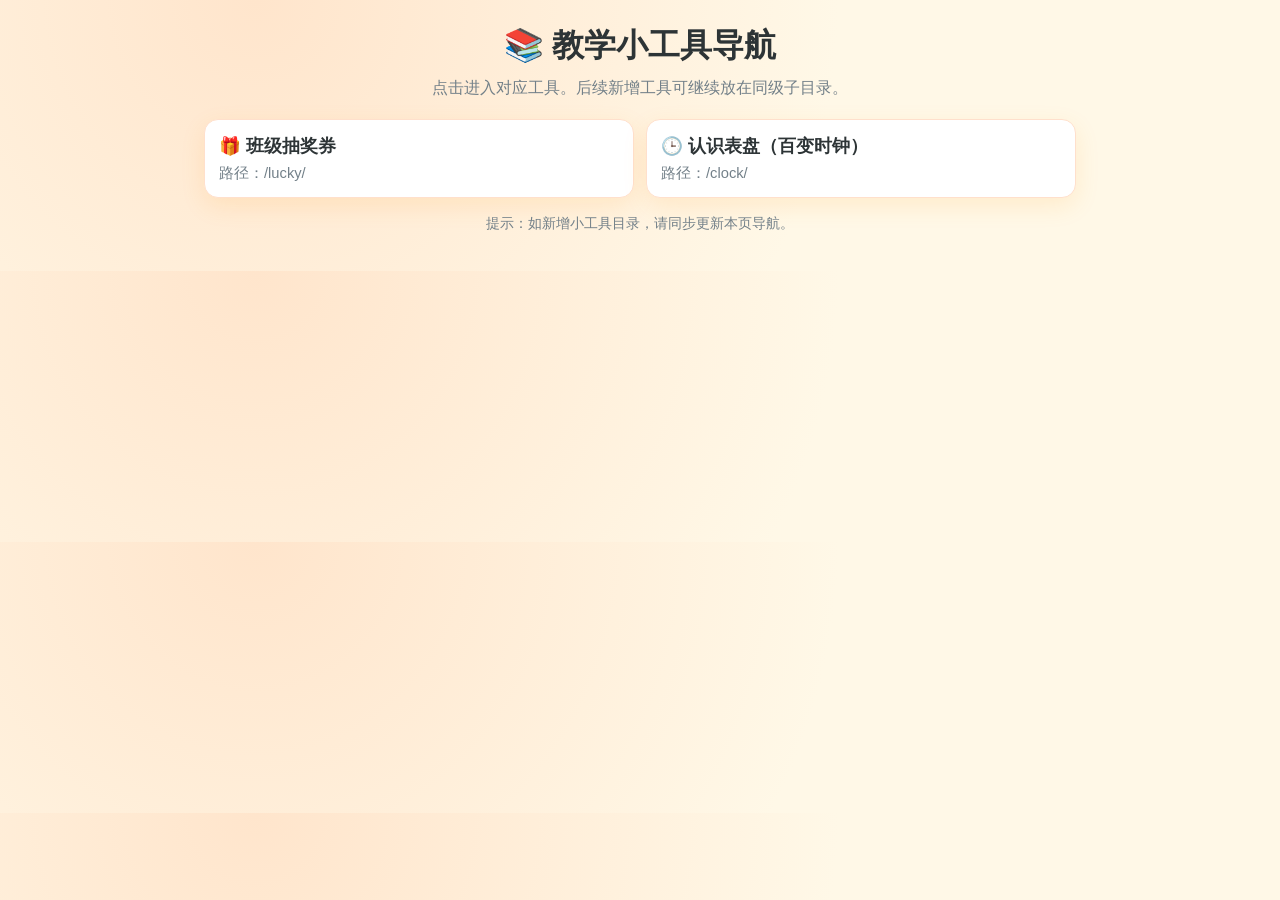
==== index.html @ 038887e3 "init commit" ====
<!doctype html>
<html lang="zh-CN">
  <head>
    <meta charset="UTF-8" />
    <meta name="viewport" content="width=device-width, initial-scale=1.0" />
    <title>教学小工具导航</title>
    <style>
      :root {
        --bg: #fff8e7;
        --card: #ffffff;
        --text: #2d3436;
        --primary: #ff6b35;
        --muted: #738089;
        --border: #ffe0cc;
      }

      * {
        box-sizing: border-box;
      }

      body {
        margin: 0;
        font-family: "Noto Sans SC", "PingFang SC", "Microsoft YaHei", sans-serif;
        background: radial-gradient(circle at 20% 0%, #ffe5cc 0%, var(--bg) 55%);
        color: var(--text);
      }

      .wrap {
        max-width: 900px;
        margin: 0 auto;
        padding: 24px 14px;
      }

      h1 {
        margin: 0;
        text-align: center;
      }

      .desc {
        margin: 10px 0 20px;
        color: var(--muted);
        text-align: center;
      }

      .grid {
        display: grid;
        gap: 12px;
        grid-template-columns: repeat(auto-fit, minmax(240px, 1fr));
      }

      .card {
        display: block;
        text-decoration: none;
        color: inherit;
        border: 1px solid var(--border);
        background: var(--card);
        border-radius: 14px;
        padding: 14px;
        box-shadow: 0 8px 24px rgba(255, 152, 0, 0.12);
      }

      .card:hover {
        transform: translateY(-1px);
      }

      .name {
        margin: 0;
        font-size: 1.1rem;
      }

      .meta {
        margin: 6px 0 0;
        color: var(--muted);
        font-size: 0.92rem;
      }

      .footer {
        margin-top: 16px;
        color: var(--muted);
        font-size: 0.9rem;
        text-align: center;
      }
    </style>
  </head>
  <body>
    <main class="wrap">
      <h1>📚 教学小工具导航</h1>
      <p class="desc">点击进入对应工具。后续新增工具可继续放在同级子目录。</p>

      <section class="grid" id="toolGrid">
        <a class="card" href="./lucky/">
          <h2 class="name">🎁 班级抽奖券</h2>
          <p class="meta">路径：/lucky/</p>
        </a>

        <a class="card" href="./clock/">
          <h2 class="name">🕒 认识表盘（百变时钟）</h2>
          <p class="meta">路径：/clock/</p>
        </a>
      </section>

      <p class="footer">提示：如新增小工具目录，请同步更新本页导航。</p>
    </main>
  </body>
</html>
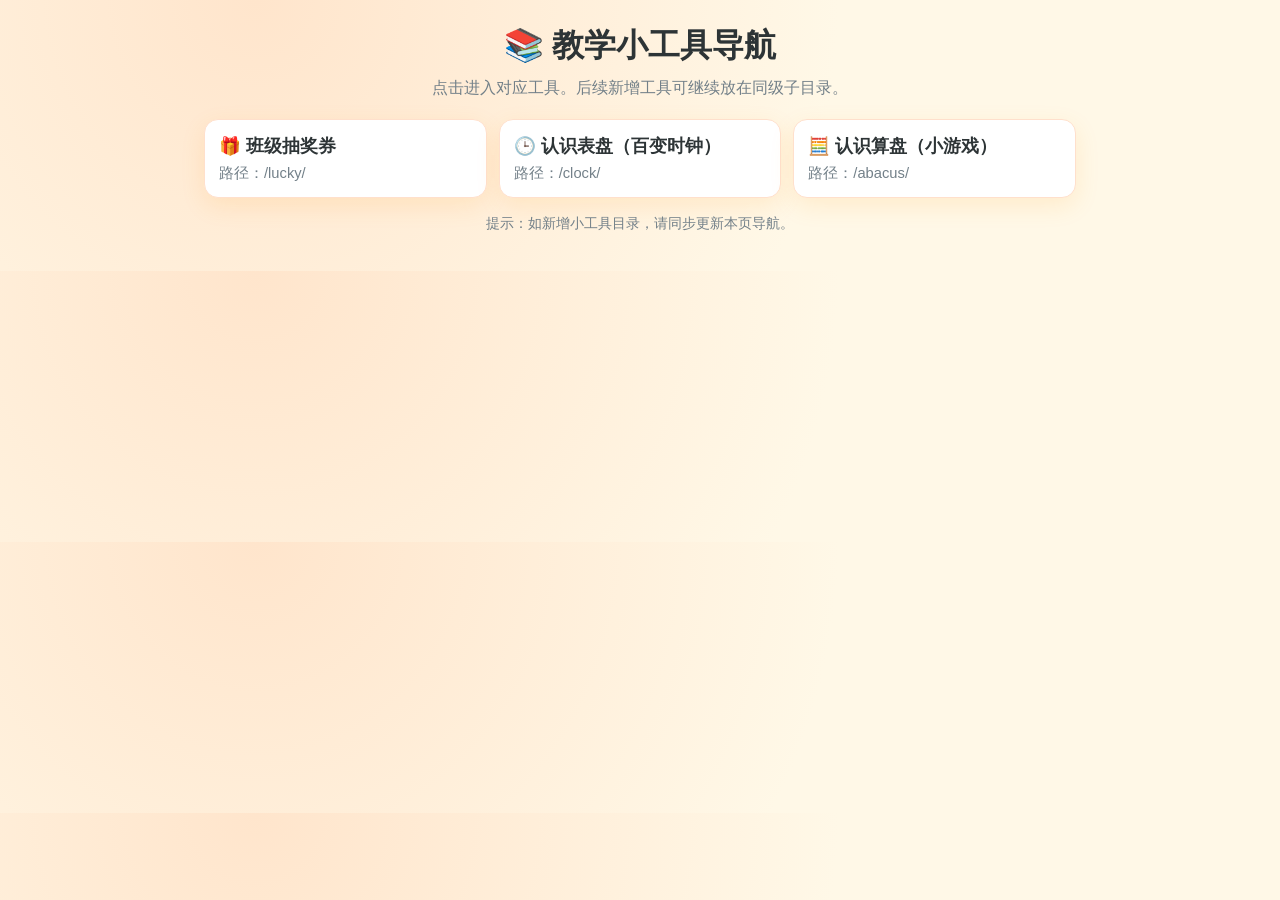
==== commit 13b6596a: "add abacus mini-game and homepage navigation Include the new /abacus tool and add its card on the ro" ====
--- a/index.html
+++ b/index.html
@@ -97,6 +97,11 @@
           <h2 class="name">🕒 认识表盘（百变时钟）</h2>
           <p class="meta">路径：/clock/</p>
         </a>
+
+        <a class="card" href="./abacus/">
+          <h2 class="name">🧮 认识算盘（小游戏）</h2>
+          <p class="meta">路径：/abacus/</p>
+        </a>
       </section>
 
       <p class="footer">提示：如新增小工具目录，请同步更新本页导航。</p>
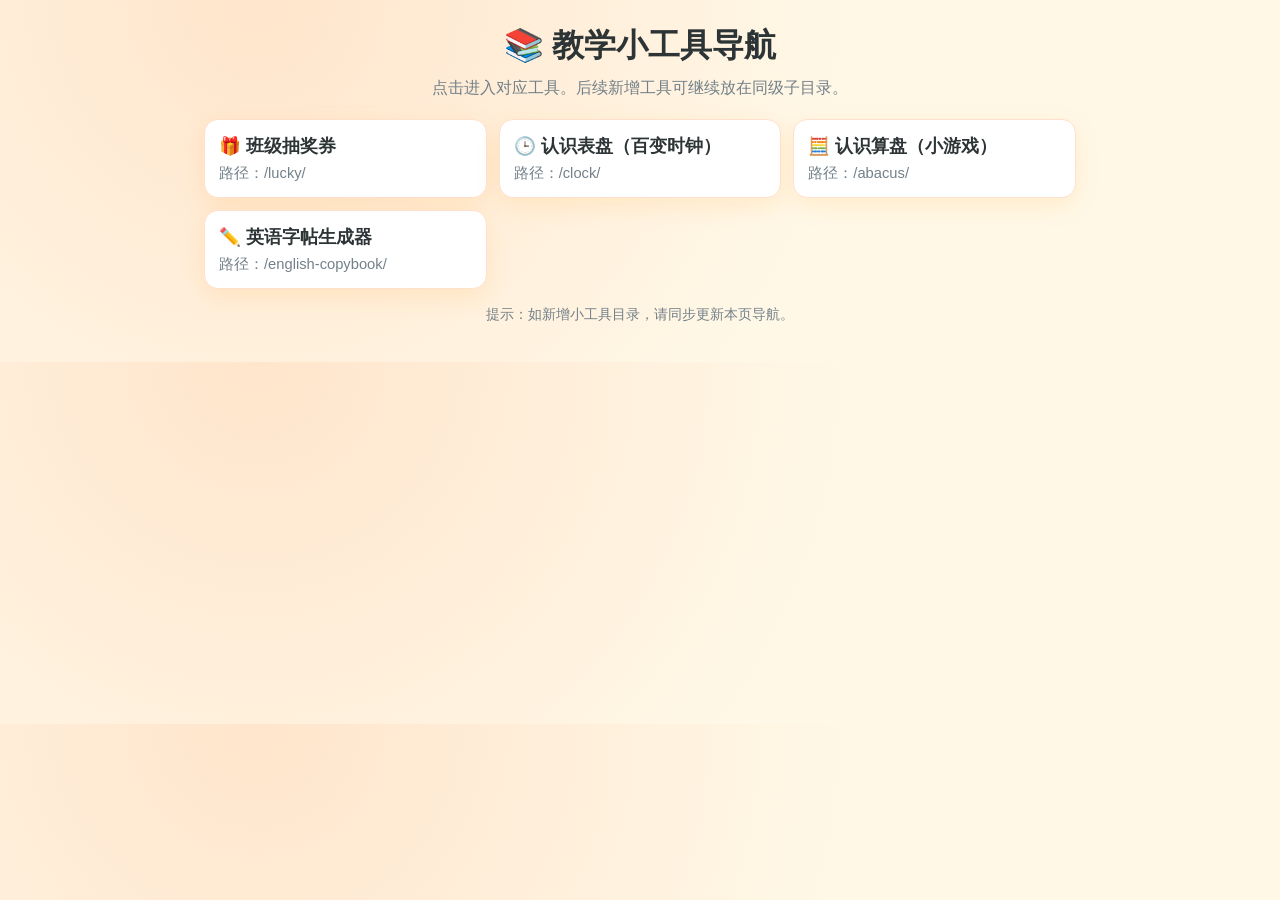
==== commit ca3379d3: "add english copybook generator" ====
--- a/index.html
+++ b/index.html
@@ -102,6 +102,11 @@
           <h2 class="name">🧮 认识算盘（小游戏）</h2>
           <p class="meta">路径：/abacus/</p>
         </a>
+
+        <a class="card" href="./english-copybook/">
+          <h2 class="name">✏️ 英语字帖生成器</h2>
+          <p class="meta">路径：/english-copybook/</p>
+        </a>
       </section>
 
       <p class="footer">提示：如新增小工具目录，请同步更新本页导航。</p>
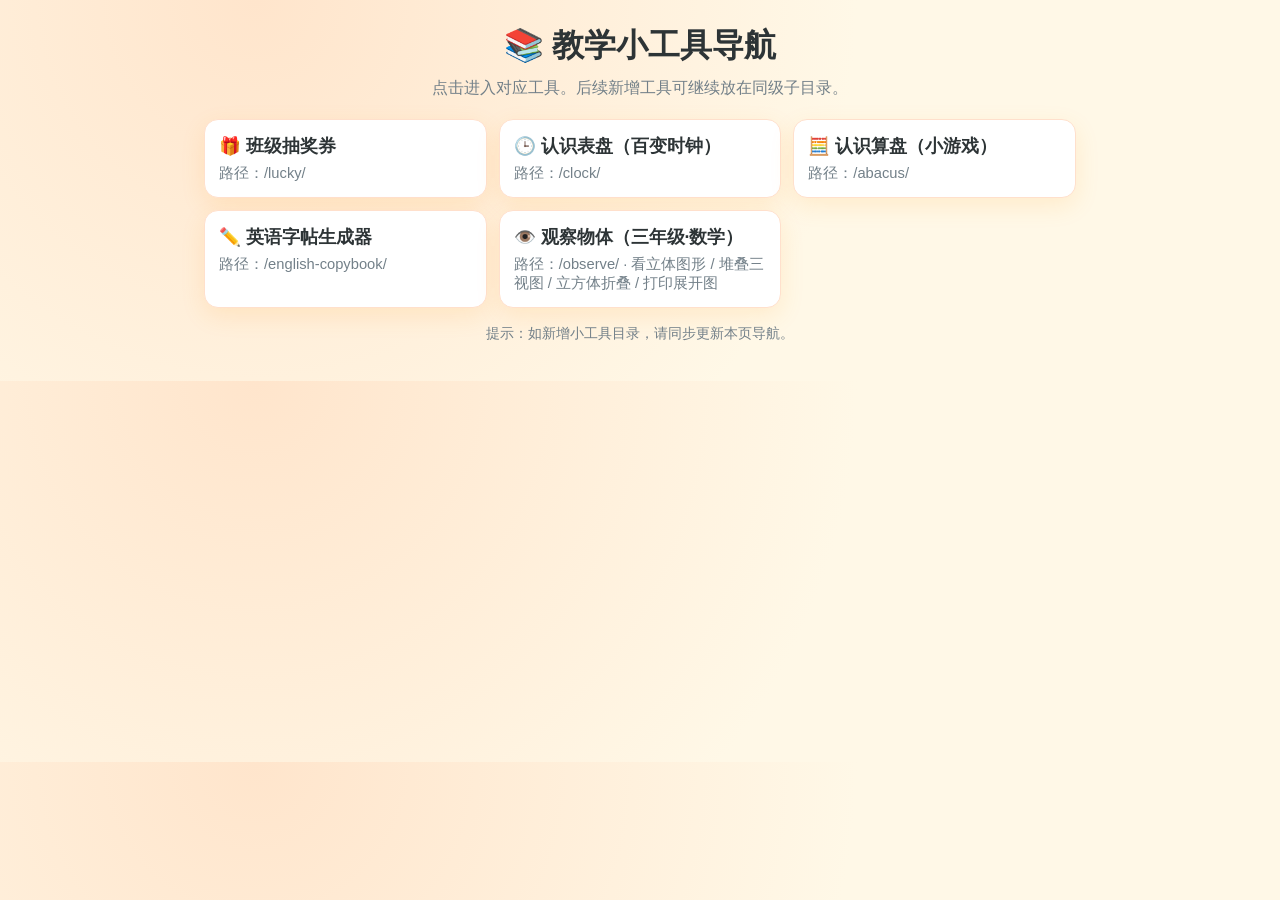
==== commit ede5efad: "增加三年级上数学第一单元观察图形功能" ====
--- a/index.html
+++ b/index.html
@@ -107,6 +107,11 @@
           <h2 class="name">✏️ 英语字帖生成器</h2>
           <p class="meta">路径：/english-copybook/</p>
         </a>
+
+        <a class="card" href="./observe/">
+          <h2 class="name">👁️ 观察物体（三年级·数学）</h2>
+          <p class="meta">路径：/observe/ · 看立体图形 / 堆叠三视图 / 立方体折叠 / 打印展开图</p>
+        </a>
       </section>
 
       <p class="footer">提示：如新增小工具目录，请同步更新本页导航。</p>
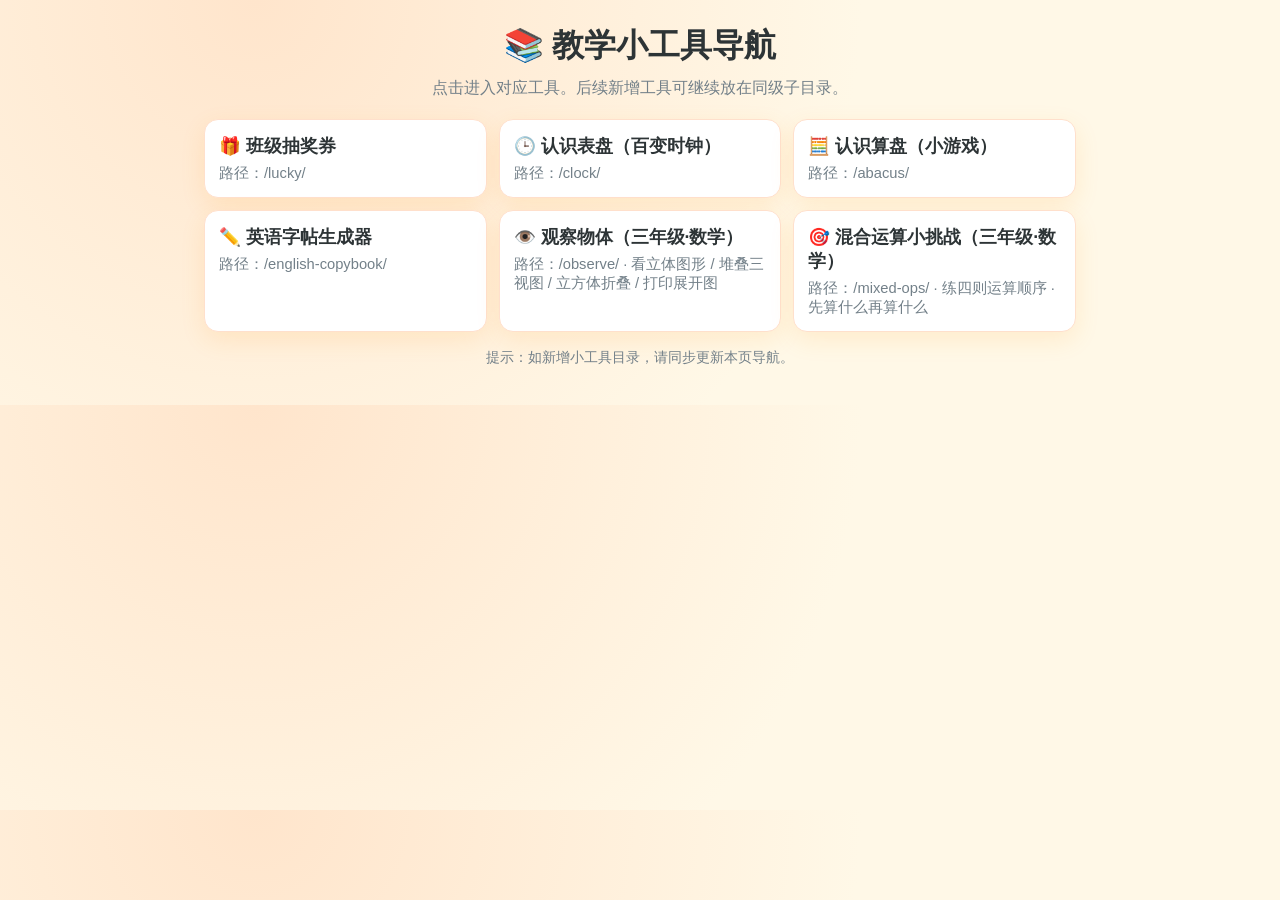
==== commit 0eb70b17: "增加三年级混合运算顺序小挑战（mixed-ops） - 随机出题生成器（16 种题型，必含加减与乘除，部分带括号） - 每步计算严守三年级上要求（九九表内、整除、结果 ≤ 99、无负数） - 触摸友好" ====
--- a/index.html
+++ b/index.html
@@ -112,6 +112,11 @@
           <h2 class="name">👁️ 观察物体（三年级·数学）</h2>
           <p class="meta">路径：/observe/ · 看立体图形 / 堆叠三视图 / 立方体折叠 / 打印展开图</p>
         </a>
+
+        <a class="card" href="./mixed-ops/">
+          <h2 class="name">🎯 混合运算小挑战（三年级·数学）</h2>
+          <p class="meta">路径：/mixed-ops/ · 练四则运算顺序 · 先算什么再算什么</p>
+        </a>
       </section>
 
       <p class="footer">提示：如新增小工具目录，请同步更新本页导航。</p>
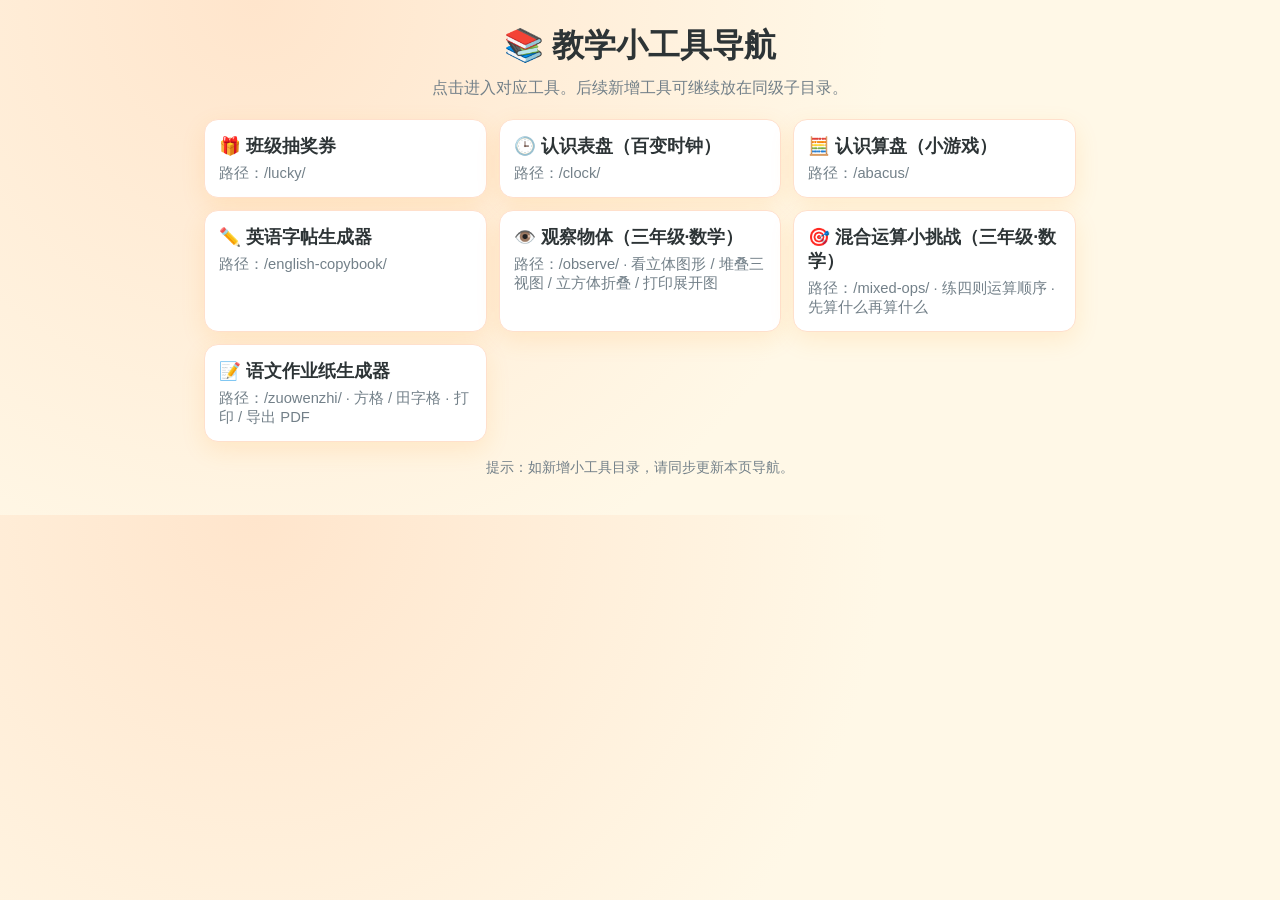
==== commit 25d69687: "feat: 新增语文作业纸生成器（方格/田字格、打印/PDF导出）" ====
--- a/index.html
+++ b/index.html
@@ -117,6 +117,11 @@
           <h2 class="name">🎯 混合运算小挑战（三年级·数学）</h2>
           <p class="meta">路径：/mixed-ops/ · 练四则运算顺序 · 先算什么再算什么</p>
         </a>
+
+        <a class="card" href="./zuowenzhi/">
+          <h2 class="name">📝 语文作业纸生成器</h2>
+          <p class="meta">路径：/zuowenzhi/ · 方格 / 田字格 · 打印 / 导出 PDF</p>
+        </a>
       </section>
 
       <p class="footer">提示：如新增小工具目录，请同步更新本页导航。</p>
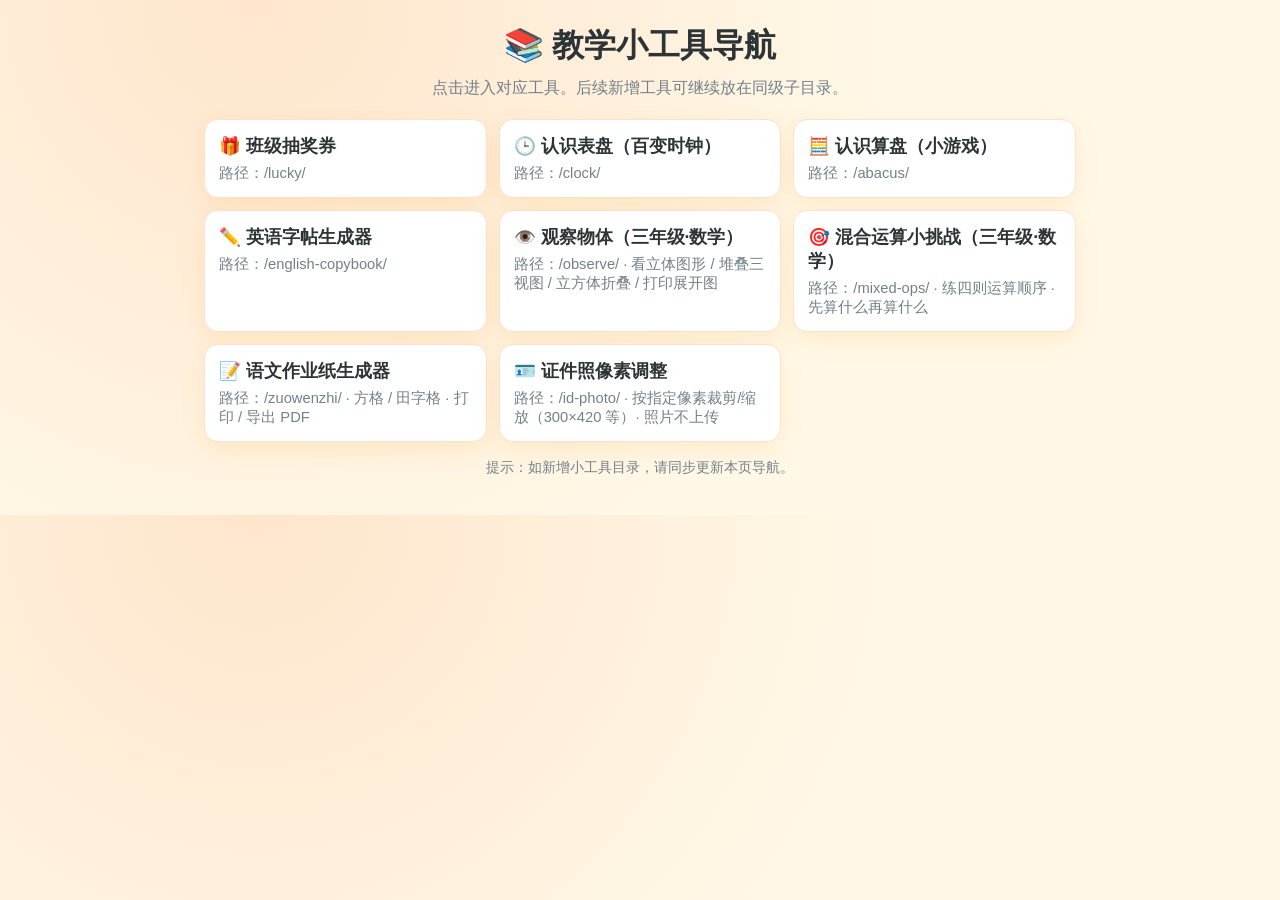
==== commit e5c59577: "feat: 新增证件照像素调整工具（/id-photo/，精确 300×420 裁剪/缩放） - 纯静态零依赖、零构建，照片全程本地处理不上传，无任何网络请求 - 三档模式：智能裁剪（默认，等比填满不" ====
--- a/index.html
+++ b/index.html
@@ -122,6 +122,11 @@
           <h2 class="name">📝 语文作业纸生成器</h2>
           <p class="meta">路径：/zuowenzhi/ · 方格 / 田字格 · 打印 / 导出 PDF</p>
         </a>
+
+        <a class="card" href="./id-photo/">
+          <h2 class="name">🪪 证件照像素调整</h2>
+          <p class="meta">路径：/id-photo/ · 按指定像素裁剪/缩放（300×420 等）· 照片不上传</p>
+        </a>
       </section>
 
       <p class="footer">提示：如新增小工具目录，请同步更新本页导航。</p>
